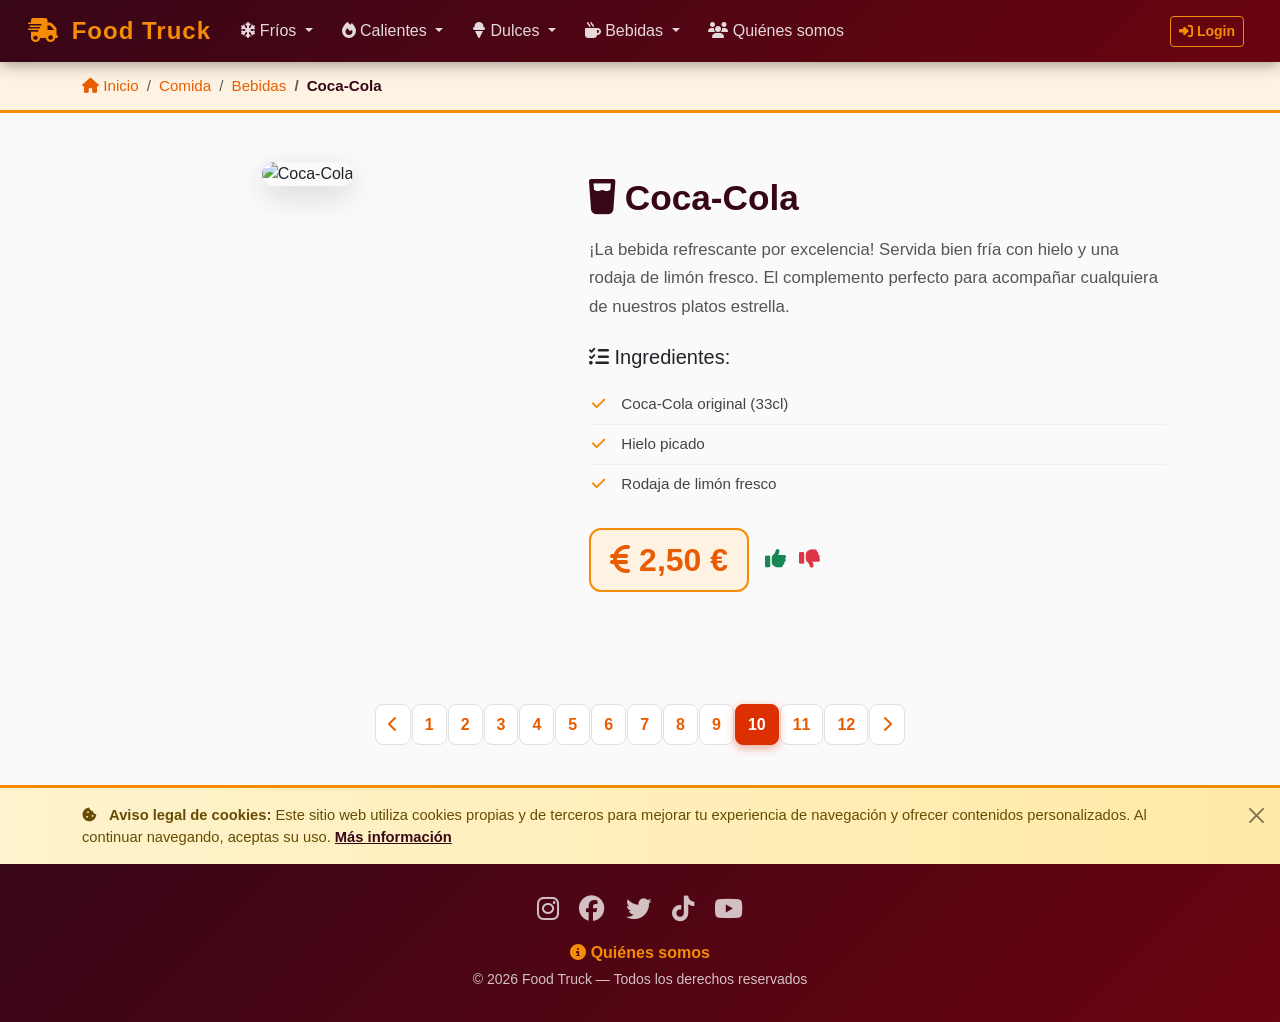
==== beguda1.html @ b86f1605 "subo el proyecto" ====
<!DOCTYPE html>
<html lang="es">
<head>
    <meta charset="UTF-8">
    <meta name="viewport" content="width=device-width, initial-scale=1.0">
    <title>Coca-Cola — Food Truck</title>
    <link href="https://cdn.jsdelivr.net/npm/bootstrap@5.3.0/dist/css/bootstrap.min.css" rel="stylesheet">
    <link rel="stylesheet" href="https://cdnjs.cloudflare.com/ajax/libs/font-awesome/6.4.0/css/all.min.css">
    <link rel="stylesheet" href="styles.css">
</head>
<body>
    <nav class="navbar navbar-expand-lg navbar-dark fixed-top" aria-label="Navegación principal">
        <div class="container-fluid">
            <a class="navbar-brand" href="index.html" data-bs-toggle="tooltip" data-bs-title="Volver a la página principal">
                <i class="fa-solid fa-truck-fast"></i> Food Truck
            </a>
            <button class="navbar-toggler" type="button" data-bs-toggle="collapse" data-bs-target="#navbarNav" aria-controls="navbarNav" aria-expanded="false" aria-label="Abrir menú" title="Abrir o cerrar el menú de navegación">
                <span class="navbar-toggler-icon"></span>
            </button>
            <div class="collapse navbar-collapse" id="navbarNav">
                <ul class="navbar-nav me-auto mb-2 mb-lg-0">
                    <li class="nav-item dropdown">
                        <a class="nav-link dropdown-toggle" href="#" data-bs-toggle="dropdown" aria-expanded="false" title="Ver platos fríos" tabindex="0">
                            <i class="fa-solid fa-snowflake"></i> Fríos
                        </a>
                        <ul class="dropdown-menu">
                            <li><a class="dropdown-item" href="fred1.html" data-bs-toggle="tooltip" data-bs-title="Bocadillo con jamón ibérico de bellota"><i class="fa-solid fa-bread-slice"></i> Bocadillo de ibérico</a></li>
                            <li><a class="dropdown-item" href="fred2.html" data-bs-toggle="tooltip" data-bs-title="Bocadillo con quesos curados selectos"><i class="fa-solid fa-cheese"></i> Bocadillo de queso</a></li>
                            <li><a class="dropdown-item" href="fred3.html" data-bs-toggle="tooltip" data-bs-title="Ensalada fresca con productos mediterráneos"><i class="fa-solid fa-leaf"></i> Ensalada mediterránea</a></li>
                        </ul>
                    </li>
                    <li class="nav-item dropdown">
                        <a class="nav-link dropdown-toggle" href="#" data-bs-toggle="dropdown" aria-expanded="false" title="Ver platos calientes" tabindex="0">
                            <i class="fa-solid fa-fire"></i> Calientes
                        </a>
                        <ul class="dropdown-menu">
                            <li><a class="dropdown-item" href="calent1.html" data-bs-toggle="tooltip" data-bs-title="Hamburguesa de ternera premium"><i class="fa-solid fa-burger"></i> Burger clásica</a></li>
                            <li><a class="dropdown-item" href="calent2.html" data-bs-toggle="tooltip" data-bs-title="Frankfurt con salchicha artesana"><i class="fa-solid fa-hotdog"></i> Frankfurt gourmet</a></li>
                            <li><a class="dropdown-item" href="calent3.html" data-bs-toggle="tooltip" data-bs-title="Pizza de horno de leña portátil"><i class="fa-solid fa-pizza-slice"></i> Pizza artesana</a></li>
                        </ul>
                    </li>
                    <li class="nav-item dropdown">
                        <a class="nav-link dropdown-toggle" href="#" data-bs-toggle="dropdown" aria-expanded="false" title="Ver nuestros postres dulces" tabindex="0">
                            <i class="fa-solid fa-ice-cream"></i> Dulces
                        </a>
                        <ul class="dropdown-menu">
                            <li><a class="dropdown-item" href="dolc1.html" data-bs-toggle="tooltip" data-bs-title="Helado cubierto de chocolate belga"><i class="fa-solid fa-ice-cream"></i> Helado Magnum</a></li>
                            <li><a class="dropdown-item" href="dolc2.html" data-bs-toggle="tooltip" data-bs-title="Crêpe artesanal con chocolate fundido"><i class="fa-solid fa-stroopwafel"></i> Crêpe de chocolate</a></li>
                            <li><a class="dropdown-item" href="dolc3.html" data-bs-toggle="tooltip" data-bs-title="Tarta casera de queso con frutos"><i class="fa-solid fa-cake-candles"></i> Tarta de queso</a></li>
                        </ul>
                    </li>
                    <li class="nav-item dropdown">
                        <a class="nav-link dropdown-toggle" href="#" data-bs-toggle="dropdown" aria-expanded="false" title="Ver bebidas disponibles" tabindex="0">
                            <i class="fa-solid fa-mug-hot"></i> Bebidas
                        </a>
                        <ul class="dropdown-menu">
                            <li><a class="dropdown-item" href="beguda1.html" data-bs-toggle="tooltip" data-bs-title="Refresco Coca-Cola servido con hielo"><i class="fa-solid fa-glass-water"></i> Coca-Cola</a></li>
                            <li><a class="dropdown-item" href="beguda2.html" data-bs-toggle="tooltip" data-bs-title="Cerveza IPA artesana local"><i class="fa-solid fa-beer-mug-empty"></i> Cerveza artesana</a></li>
                            <li><a class="dropdown-item" href="beguda3.html" data-bs-toggle="tooltip" data-bs-title="Zumo de naranja exprimido al momento"><i class="fa-solid fa-lemon"></i> Zumo de naranja</a></li>
                        </ul>
                    </li>
                    <li class="nav-item">
                        <a class="nav-link" href="quisom.html" data-bs-toggle="tooltip" data-bs-title="Conoce nuestro equipo e historia">
                            <i class="fa-solid fa-users"></i> Quiénes somos
                        </a>
                    </li>
                </ul>
                <span class="navbar-text me-3" id="welcomeText"></span>
                <button class="btn btn-sm me-2" id="loginBtn" data-bs-toggle="tooltip" data-bs-title="Iniciar sesión de usuario">
                    <i class="fa-solid fa-right-to-bracket"></i> Login
                </button>
                <button class="btn btn-sm d-none" id="logoutBtn" data-bs-toggle="tooltip" data-bs-title="Cerrar la sesión actual">
                    <i class="fa-solid fa-right-from-bracket"></i> Logout
                </button>
            </div>
        </div>
    </nav>

    <div class="modal fade" id="loginModal" tabindex="-1" aria-labelledby="loginModalLabel" aria-hidden="true">
        <div class="modal-dialog modal-dialog-scrollable">
            <div class="modal-content">
                <div class="modal-header">
                    <h5 class="modal-title" id="loginModalLabel"><i class="fa-solid fa-user-lock"></i> Iniciar Sesión</h5>
                    <button type="button" class="btn-close" data-bs-dismiss="modal" aria-label="Cerrar" data-bs-toggle="tooltip" data-bs-title="Cerrar el formulario"></button>
                </div>
                <div class="modal-body">
                    <form id="loginForm">
                        <div class="mb-3">
                            <label for="username" class="form-label"><i class="fa-solid fa-user"></i> Nombre de usuario</label>
                            <input type="text" class="form-control" id="username" placeholder="Introduce tu nombre" required>
                        </div>
                        <div class="mb-3">
                            <label for="password" class="form-label"><i class="fa-solid fa-lock"></i> Contraseña</label>
                            <input type="password" class="form-control" id="password" placeholder="Introduce la contraseña" required>
                        </div>
                        <div class="d-grid gap-2">
                            <button type="submit" class="btn btn-primary" data-bs-toggle="tooltip" data-bs-title="Enviar las credenciales">
                                <i class="fa-solid fa-paper-plane"></i> Enviar
                            </button>
                            <button type="button" class="btn btn-secondary" data-bs-dismiss="modal" data-bs-toggle="tooltip" data-bs-title="Cerrar sin iniciar sesión">
                                <i class="fa-solid fa-xmark"></i> Cancelar
                            </button>
                        </div>
                    </form>
                </div>
            </div>
        </div>
    </div>

    <main>
        <div class="breadcrumb-section">
            <div class="container">
                <nav aria-label="breadcrumb">
                    <ol class="breadcrumb">
                        <li class="breadcrumb-item"><a href="index.html"><i class="fa-solid fa-house"></i> Inicio</a></li>
                        <li class="breadcrumb-item"><a href="index.html">Comida</a></li>
                        <li class="breadcrumb-item"><a href="index.html">Bebidas</a></li>
                        <li class="breadcrumb-item active" aria-current="page">Coca-Cola</li>
                    </ol>
                </nav>
            </div>
        </div>
        <section class="container my-5 product-detail-section">
            <div class="row align-items-start">
                <div class="col-lg-5 col-md-6 text-center mb-4 mb-md-0">
                    <img src="https://images.unsplash.com/photo-1554866585-cd94860890b7?auto=format&fit=crop&w=800&q=80" class="product-detail-img" alt="Coca-Cola">
                </div>
                <div class="col-lg-7 col-md-6">
                    <div class="product-detail-info">
                        <h2><i class="fa-solid fa-glass-water"></i> Coca-Cola</h2>
                        <p class="lead">¡La bebida refrescante por excelencia! Servida bien fría con hielo y una rodaja de limón fresco. El complemento perfecto para acompañar cualquiera de nuestros platos estrella.</p>
                        <h5 class="mt-4 mb-3"><i class="fa-solid fa-list-check"></i> Ingredientes:</h5>
                        <ul class="ingredients-list">
                            <li><i class="fa-solid fa-check"></i> Coca-Cola original (33cl)</li>
                            <li><i class="fa-solid fa-check"></i> Hielo picado</li>
                            <li><i class="fa-solid fa-check"></i> Rodaja de limón fresco</li>
                        </ul>
                        <div class="mt-4 d-flex align-items-center flex-wrap gap-3">
                            <span class="price-tag"><i class="fa-solid fa-euro-sign"></i> 2,50 €</span>
                            <span class="rating-icons">
                                <i class="fa-solid fa-thumbs-up text-success" data-bs-toggle="tooltip" data-bs-title="Me gusta este producto" title="Me gusta"></i>
                                <i class="fa-solid fa-thumbs-down text-danger ms-2" data-bs-toggle="tooltip" data-bs-title="No me gusta este producto" title="No me gusta"></i>
                            </span>
                        </div>
                    </div>
                </div>
            </div>
        </section>
        <nav aria-label="Navegación de productos" class="d-flex justify-content-center my-4">
            <ul class="pagination flex-wrap justify-content-center">
                <li class="page-item">
                    <a class="page-link" href="dolc3.html" data-bs-toggle="tooltip" data-bs-title="Producto anterior" title="Producto anterior">
                        <i class="fa-solid fa-chevron-left"></i>
                    </a>
                </li>
                <li class="page-item"><a class="page-link" href="fred1.html" data-bs-toggle="tooltip" data-bs-title="Bocadillo de ibérico">1</a></li>
                <li class="page-item"><a class="page-link" href="fred2.html" data-bs-toggle="tooltip" data-bs-title="Bocadillo de queso">2</a></li>
                <li class="page-item"><a class="page-link" href="fred3.html" data-bs-toggle="tooltip" data-bs-title="Ensalada mediterránea">3</a></li>
                <li class="page-item"><a class="page-link" href="calent1.html" data-bs-toggle="tooltip" data-bs-title="Burger clásica">4</a></li>
                <li class="page-item"><a class="page-link" href="calent2.html" data-bs-toggle="tooltip" data-bs-title="Frankfurt gourmet">5</a></li>
                <li class="page-item"><a class="page-link" href="calent3.html" data-bs-toggle="tooltip" data-bs-title="Pizza artesana">6</a></li>
                <li class="page-item"><a class="page-link" href="dolc1.html" data-bs-toggle="tooltip" data-bs-title="Helado Magnum">7</a></li>
                <li class="page-item"><a class="page-link" href="dolc2.html" data-bs-toggle="tooltip" data-bs-title="Crêpe de chocolate">8</a></li>
                <li class="page-item"><a class="page-link" href="dolc3.html" data-bs-toggle="tooltip" data-bs-title="Tarta de queso">9</a></li>
                <li class="page-item active" aria-current="page"><span class="page-link" data-bs-toggle="tooltip" data-bs-title="Coca-Cola">10</span></li>
                <li class="page-item"><a class="page-link" href="beguda2.html" data-bs-toggle="tooltip" data-bs-title="Cerveza artesana">11</a></li>
                <li class="page-item"><a class="page-link" href="beguda3.html" data-bs-toggle="tooltip" data-bs-title="Zumo de naranja">12</a></li>
                <li class="page-item">
                    <a class="page-link" href="beguda2.html" data-bs-toggle="tooltip" data-bs-title="Producto siguiente" title="Producto siguiente">
                        <i class="fa-solid fa-chevron-right"></i>
                    </a>
                </li>
            </ul>
        </nav>
    </main>

    <div class="alert cookie-alert alert-warning alert-dismissible fade show" role="alert">
        <div class="container">
            <i class="fa-solid fa-cookie-bite me-2"></i>
            <strong>Aviso legal de cookies:</strong>
            Este sitio web utiliza cookies propias y de terceros para mejorar tu experiencia de navegación
            y ofrecer contenidos personalizados. Al continuar navegando, aceptas su uso.
            <a href="#" class="alert-link" data-bs-toggle="tooltip" data-bs-title="Leer la política de cookies completa">Más información</a>
            <button type="button" class="btn-close" data-bs-dismiss="alert" aria-label="Cerrar" data-bs-toggle="tooltip" data-bs-title="Cerrar el aviso de cookies"></button>
        </div>
    </div>
    <footer class="site-footer text-center">
        <div class="container">
            <div class="social-icons mb-3">
                <a href="#" title="Instagram" class="me-3" data-bs-toggle="tooltip" data-bs-title="Síguenos en Instagram"><i class="fab fa-instagram"></i></a>
                <a href="#" title="Facebook" class="me-3" data-bs-toggle="tooltip" data-bs-title="Síguenos en Facebook"><i class="fab fa-facebook"></i></a>
                <a href="#" title="Twitter" class="me-3" data-bs-toggle="tooltip" data-bs-title="Síguenos en Twitter / X"><i class="fab fa-twitter"></i></a>
                <a href="#" title="TikTok" class="me-3" data-bs-toggle="tooltip" data-bs-title="Síguenos en TikTok"><i class="fab fa-tiktok"></i></a>
                <a href="#" title="YouTube" data-bs-toggle="tooltip" data-bs-title="Suscríbete a nuestro canal de YouTube"><i class="fab fa-youtube"></i></a>
            </div>
            <p class="mb-1">
                <a href="quisom.html" class="footer-link" data-bs-toggle="tooltip" data-bs-title="Descubre quiénes somos y dónde encontrarnos">
                    <i class="fa-solid fa-circle-info"></i> Quiénes somos
                </a>
            </p>
            <p class="mb-0 small opacity-75">&copy; 2026 Food Truck — Todos los derechos reservados</p>
        </div>
    </footer>
    <script src="https://cdn.jsdelivr.net/npm/bootstrap@5.3.0/dist/js/bootstrap.bundle.min.js"></script>
    <script src="script.js"></script>
</body>
</html>
---- styles.css ----
/* ============================================
   FOOD TRUCK — CSS Personalizado
   Módulo M09 - Diseño de Interfaces
   Framework: Bootstrap 5.3
   ============================================ */

/* === 1. VARIABLES CSS Y ESTILOS GENERALES === */
:root {
    --ft-primary: #e85d04;
    --ft-secondary: #dc2f02;
    --ft-dark: #370617;
    --ft-dark-alt: #6a040f;
    --ft-light: #fef3e2;
    --ft-accent: #f48c06;
    --navbar-height: 62px;
}

html {
    scroll-behavior: smooth;
}

body {
    padding-top: var(--navbar-height);
    font-family: 'Segoe UI', Tahoma, Geneva, Verdana, sans-serif;
    background-color: #fafafa;
    min-height: 100vh;
    display: flex;
    flex-direction: column;
}

main {
    flex: 1;
}

/* === 2. NAVBAR FIXED-TOP (Rúbrica 3.5 pts) === */
.navbar {
    background: linear-gradient(135deg, var(--ft-dark) 0%, var(--ft-dark-alt) 100%) !important;
    box-shadow: 0 2px 15px rgba(0, 0, 0, 0.4);
    padding: 0.5rem 1rem;
}

.navbar-brand {
    color: var(--ft-accent) !important;
    font-weight: 800;
    font-size: 1.5rem;
    letter-spacing: 1px;
    transition: color 0.3s ease;
}

.navbar-brand:hover {
    color: #fff !important;
}

.navbar-brand i {
    margin-right: 5px;
}

.navbar .nav-link {
    color: rgba(255, 255, 255, 0.85) !important;
    font-weight: 500;
    padding: 0.6rem 0.9rem !important;
    transition: color 0.3s ease, background-color 0.3s ease;
    border-radius: 6px;
}

.navbar .nav-link:hover,
.navbar .nav-link:focus {
    color: var(--ft-accent) !important;
    background-color: rgba(255, 255, 255, 0.08);
}

.navbar .nav-link.active {
    color: var(--ft-accent) !important;
    font-weight: 700;
}

.navbar .dropdown-menu {
    background-color: #fff;
    border: none;
    border-radius: 10px;
    box-shadow: 0 8px 25px rgba(0, 0, 0, 0.15);
    padding: 0.5rem;
}

.navbar .dropdown-item {
    border-radius: 6px;
    padding: 0.5rem 1rem;
    font-weight: 500;
    transition: all 0.2s ease;
}

.navbar .dropdown-item:hover {
    background-color: var(--ft-light);
    color: var(--ft-primary);
}

.navbar .dropdown-item i {
    width: 22px;
    text-align: center;
    margin-right: 6px;
    color: var(--ft-primary);
}

.navbar-text {
    color: var(--ft-accent) !important;
    font-weight: 600;
    font-size: 0.95rem;
}

/* === 3. BOTONES LOGIN / LOGOUT === */
#loginBtn {
    border-color: var(--ft-accent);
    color: var(--ft-accent);
    font-weight: 600;
    transition: all 0.3s ease;
}

#loginBtn:hover {
    background-color: var(--ft-accent);
    color: #fff;
    box-shadow: 0 3px 10px rgba(244, 140, 6, 0.4);
}

#logoutBtn {
    border-color: #ff6b6b;
    color: #ff6b6b;
    font-weight: 600;
    transition: all 0.3s ease;
}

#logoutBtn:hover {
    background-color: #c0392b;
    color: #fff;
    box-shadow: 0 3px 10px rgba(255, 107, 107, 0.4);
}

/* === 4. MODAL LOGIN — Posicionado a la derecha, bajo la Navbar (Rúbrica 2 pts) === */
#loginModal .modal-dialog {
    position: fixed;
    top: var(--navbar-height);
    right: 0;
    margin: 0;
    max-width: 400px;
    width: 100%;
}

#loginModal .modal-content {
    border-radius: 0 0 0 16px;
    border: none;
    box-shadow: -6px 6px 25px rgba(0, 0, 0, 0.3);
    overflow: hidden;
}

#loginModal .modal-header {
    background: linear-gradient(135deg, var(--ft-primary), var(--ft-secondary));
    color: white;
    border-radius: 0;
    padding: 1rem 1.5rem;
}

#loginModal .modal-header .btn-close {
    filter: invert(1) grayscale(100%) brightness(200%);
}

#loginModal .modal-title {
    font-weight: 700;
    font-size: 1.15rem;
}

#loginModal .modal-body {
    padding: 1.5rem;
}

#loginModal .form-control:focus {
    border-color: var(--ft-accent);
    box-shadow: 0 0 0 0.2rem rgba(244, 140, 6, 0.25);
}

/* === 5. CARRUSEL (Rúbrica 3.5 pts) === */
.carousel {
    overflow: hidden;
    box-shadow: 0 4px 20px rgba(0, 0, 0, 0.15);
}

.carousel-img {
    height: 450px;
    object-fit: cover;
    filter: brightness(0.8);
    transition: filter 0.6s ease;
}

.carousel-item:hover .carousel-img {
    filter: brightness(0.95);
}

.carousel-caption {
    background: rgba(0, 0, 0, 0.6);
    border-radius: 12px;
    padding: 1rem 2rem;
    -webkit-backdrop-filter: blur(4px);
    backdrop-filter: blur(4px);
}

.carousel-caption h5 {
    font-weight: 700;
    font-size: 1.4rem;
}

.carousel-indicators [data-bs-target] {
    width: 12px;
    height: 12px;
    border-radius: 50%;
    background-color: rgba(255, 255, 255, 0.7);
    border: 2px solid transparent;
    transition: all 0.3s ease;
}

.carousel-indicators .active {
    background-color: var(--ft-accent);
    transform: scale(1.2);
}

/* === 6. BREADCRUMB (Rúbrica 3.5 pts) === */
.breadcrumb-section {
    background-color: var(--ft-light);
    border-bottom: 3px solid var(--ft-accent);
}

.breadcrumb {
    margin-bottom: 0;
    padding: 0.8rem 0;
    font-size: 0.95rem;
}

.breadcrumb-item a {
    color: var(--ft-primary);
    text-decoration: none;
    font-weight: 500;
    transition: color 0.3s ease;
}

.breadcrumb-item a:hover {
    color: var(--ft-secondary);
    text-decoration: underline;
}

.breadcrumb-item.active {
    color: var(--ft-dark);
    font-weight: 600;
}

/* === 7. CARDS DE PRODUCTO (Rúbrica 3.5 pts) === */
.product-card {
    border: none;
    border-radius: 16px;
    overflow: hidden;
    box-shadow: 0 4px 15px rgba(0, 0, 0, 0.08);
    transition: transform 0.35s ease, box-shadow 0.35s ease;
    background: #fff;
}

.product-card:hover {
    transform: translateY(-10px);
    box-shadow: 0 15px 35px rgba(0, 0, 0, 0.18);
}

.product-card .card-img-top {
    height: 210px;
    object-fit: cover;
    transition: transform 0.5s ease;
}

.product-card:hover .card-img-top {
    transform: scale(1.08);
}

.product-card .overflow-hidden {
    overflow: hidden;
}

.product-card .card-body {
    padding: 1.3rem;
}

.product-card .card-title {
    font-weight: 700;
    color: var(--ft-dark);
    font-size: 1.15rem;
    margin-bottom: 0.5rem;
}

.product-card .card-text {
    color: #666;
    font-size: 0.9rem;
    line-height: 1.5;
}

.product-card .card-footer {
    background: transparent;
    border-top: 1px solid #f0f0f0;
    padding: 0.8rem 1.3rem;
}

.rating-icons i {
    font-size: 1.3rem;
    cursor: pointer;
    transition: transform 0.25s ease;
}

.rating-icons i:hover {
    transform: scale(1.4);
}

.card-price {
    font-weight: 700;
    color: var(--ft-primary);
    font-size: 1.1rem;
}

/* === 8. PAGINACIÓN (Rúbrica 3.5 pts) === */
.pagination .page-link {
    color: var(--ft-primary);
    border-color: #dee2e6;
    font-weight: 600;
    padding: 0.45rem 0.75rem;
    transition: all 0.3s ease;
    border-radius: 8px !important;
    margin: 0 2px;
}

.pagination .page-link:hover {
    background-color: var(--ft-primary);
    border-color: var(--ft-primary);
    color: #fff;
    transform: translateY(-2px);
    box-shadow: 0 3px 8px rgba(232, 93, 4, 0.3);
}

.pagination .page-item.active .page-link {
    background-color: var(--ft-secondary);
    border-color: var(--ft-secondary);
    color: #fff;
    box-shadow: 0 3px 10px rgba(220, 47, 2, 0.4);
}

.pagination .page-item.disabled .page-link {
    color: #495057;
    background-color: #f8f9fa;
}

/* === 9. ALERTA DE COOKIES (Rúbrica 1 pt) === */
.cookie-alert {
    background: linear-gradient(90deg, #fff3cd, #ffeaa7);
    border: none;
    border-top: 3px solid var(--ft-accent);
    border-radius: 0;
    margin: 0;
    padding: 1rem 0;
    font-size: 0.92rem;
}

.cookie-alert .alert-link {
    color: var(--ft-dark);
    font-weight: 700;
}

/* === 10. FOOTER (Rúbrica 1 pt) === */
.site-footer {
    background: linear-gradient(135deg, var(--ft-dark) 0%, var(--ft-dark-alt) 100%);
    color: #fff;
    padding: 2rem 0;
}

.site-footer a {
    color: rgba(255, 255, 255, 0.75);
    transition: color 0.3s ease, transform 0.3s ease;
    display: inline-block;
    text-decoration: none;
}

.site-footer a:hover {
    color: var(--ft-accent);
    transform: translateY(-4px);
}

.site-footer .social-icons i {
    font-size: 1.6rem;
}

.site-footer .footer-link {
    color: var(--ft-accent);
    font-weight: 600;
}

.site-footer .footer-link:hover {
    color: #fff;
}

/* === 11. PÁGINAS DE PRODUCTO — Detalle (Rúbrica 5 pts) === */
.product-detail-section {
    min-height: 55vh;
}

.product-detail-img {
    width: 100%;
    max-width: 100%;
    height: auto;
    border-radius: 16px;
    box-shadow: 0 10px 30px rgba(0, 0, 0, 0.15);
    object-fit: cover;
    transition: transform 0.4s ease;
}

.product-detail-img:hover {
    transform: scale(1.02);
}

.product-detail-info {
    padding: 1rem 2rem;
}

.product-detail-info h2 {
    color: var(--ft-dark);
    font-weight: 800;
    font-size: 2.2rem;
    margin-bottom: 1rem;
    line-height: 1.2;
}

.product-detail-info .lead {
    color: #555;
    font-size: 1.05rem;
    line-height: 1.7;
}

.product-detail-info .price-tag {
    font-size: 2rem;
    font-weight: 800;
    color: var(--ft-primary);
    background: var(--ft-light);
    display: inline-block;
    padding: 0.4rem 1.2rem;
    border-radius: 12px;
    border: 2px solid var(--ft-accent);
}

.product-detail-info .ingredients-list {
    list-style: none;
    padding: 0;
    margin: 0;
}

.product-detail-info .ingredients-list li {
    padding: 0.5rem 0;
    border-bottom: 1px solid #f0f0f0;
    font-size: 0.95rem;
    color: #444;
}

.product-detail-info .ingredients-list li:last-child {
    border-bottom: none;
}

.product-detail-info .ingredients-list li i {
    color: var(--ft-accent);
    margin-right: 10px;
    width: 18px;
    text-align: center;
}

/* === 12. PÁGINA QUIÉNES SOMOS === */
.about-hero {
    background: linear-gradient(135deg, var(--ft-dark), var(--ft-dark-alt));
    color: #fff;
    padding: 3rem 0;
    text-align: center;
}

.about-hero h1 {
    font-weight: 800;
    font-size: 2.5rem;
}

.about-hero p {
    font-size: 1.15rem;
    opacity: 0.9;
}

.about-section {
    background: white;
    border-radius: 16px;
    box-shadow: 0 4px 20px rgba(0, 0, 0, 0.08);
    padding: 2.5rem;
    margin-bottom: 2rem;
}

.about-section h3 {
    color: var(--ft-dark);
    font-weight: 700;
    margin-bottom: 1rem;
    padding-bottom: 0.5rem;
    border-bottom: 3px solid var(--ft-accent);
    display: inline-block;
}

.contact-card {
    background: var(--ft-light);
    border-radius: 12px;
    padding: 1.5rem;
    border-left: 5px solid var(--ft-primary);
    transition: transform 0.3s ease;
}

.contact-card:hover {
    transform: translateX(5px);
}

.contact-card i {
    color: var(--ft-primary);
    font-size: 1.3rem;
    width: 30px;
    text-align: center;
}

.value-card {
    text-align: center;
    padding: 2rem 1.5rem;
    border-radius: 12px;
    background: #fff;
    box-shadow: 0 3px 12px rgba(0, 0, 0, 0.06);
    transition: transform 0.3s ease, box-shadow 0.3s ease;
}

.value-card:hover {
    transform: translateY(-5px);
    box-shadow: 0 8px 25px rgba(0, 0, 0, 0.12);
}

.value-card i {
    font-size: 2.5rem;
    color: var(--ft-primary);
    margin-bottom: 1rem;
}

.icon-primary {
    color: var(--ft-primary);
}

.icon-secondary {
    color: var(--ft-secondary);
}

.value-card h5 {
    font-weight: 700;
    color: var(--ft-dark);
}

/* === 13. SECCIÓN TÍTULO PRODUCTOS (Index) === */
.section-title {
    font-weight: 800;
    color: var(--ft-dark);
    font-size: 2rem;
    position: relative;
    display: inline-block;
    padding-bottom: 0.5rem;
}

.section-title::after {
    content: '';
    position: absolute;
    left: 0;
    bottom: 0;
    width: 60px;
    height: 4px;
    background: var(--ft-accent);
    border-radius: 2px;
}

.section-subtitle {
    color: #888;
    font-size: 1.05rem;
    margin-top: 0.5rem;
}

/* === 14. RESPONSIVE === */
@media (max-width: 991.98px) {
    .navbar .nav-link {
        padding: 0.5rem 0.7rem !important;
    }
}

@media (max-width: 767.98px) {
    .carousel-img {
        height: 280px;
    }

    .product-detail-info {
        padding: 1rem 0;
    }

    .product-detail-info h2 {
        font-size: 1.7rem;
    }

    #loginModal .modal-dialog {
        max-width: 100%;
    }

    .about-hero h1 {
        font-size: 1.8rem;
    }
}

@media (max-width: 575.98px) {
    .carousel-img {
        height: 220px;
    }

    .product-card .card-img-top {
        height: 160px;
    }

    .carousel-caption h5 {
        font-size: 1rem;
    }

    .carousel-caption p {
        font-size: 0.85rem;
    }
}

/* === 15. ANIMACIONES === */
@keyframes fadeInUp {
    from {
        opacity: 0;
        transform: translateY(25px);
    }
    to {
        opacity: 1;
        transform: translateY(0);
    }
}

.fade-in-up {
    animation: fadeInUp 0.6s ease forwards;
}

/* === 16. TOOLTIP PERSONALIZADO === */
.tooltip-inner {
    background-color: var(--ft-dark);
    font-size: 0.82rem;
    padding: 0.4rem 0.8rem;
    border-radius: 6px;
    font-weight: 500;
}

.tooltip .tooltip-arrow::before {
    border-top-color: var(--ft-dark);
}
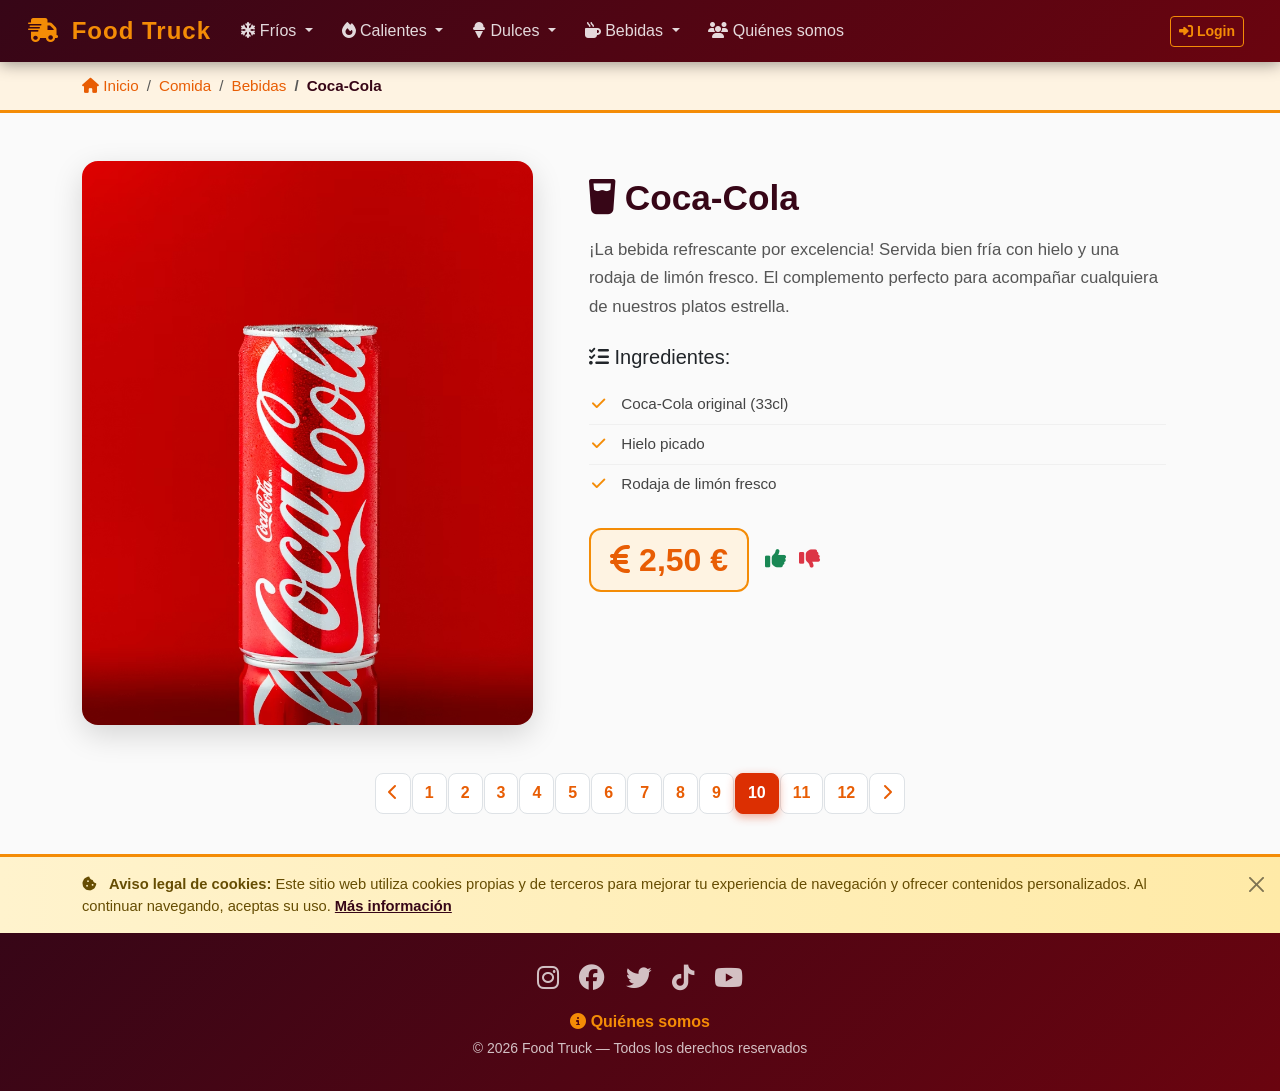
==== commit 65577dc1: "subo el proyecto" ====
--- a/beguda1.html
+++ b/beguda1.html
@@ -123,7 +123,7 @@
         <section class="container my-5 product-detail-section">
             <div class="row align-items-start">
                 <div class="col-lg-5 col-md-6 text-center mb-4 mb-md-0">
-                    <img src="https://images.unsplash.com/photo-1554866585-cd94860890b7?auto=format&fit=crop&w=800&q=80" class="product-detail-img" alt="Coca-Cola">
+                    <img src="img/coca-cola-800.jpg" class="product-detail-img" alt="Coca-Cola">
                 </div>
                 <div class="col-lg-7 col-md-6">
                     <div class="product-detail-info">
